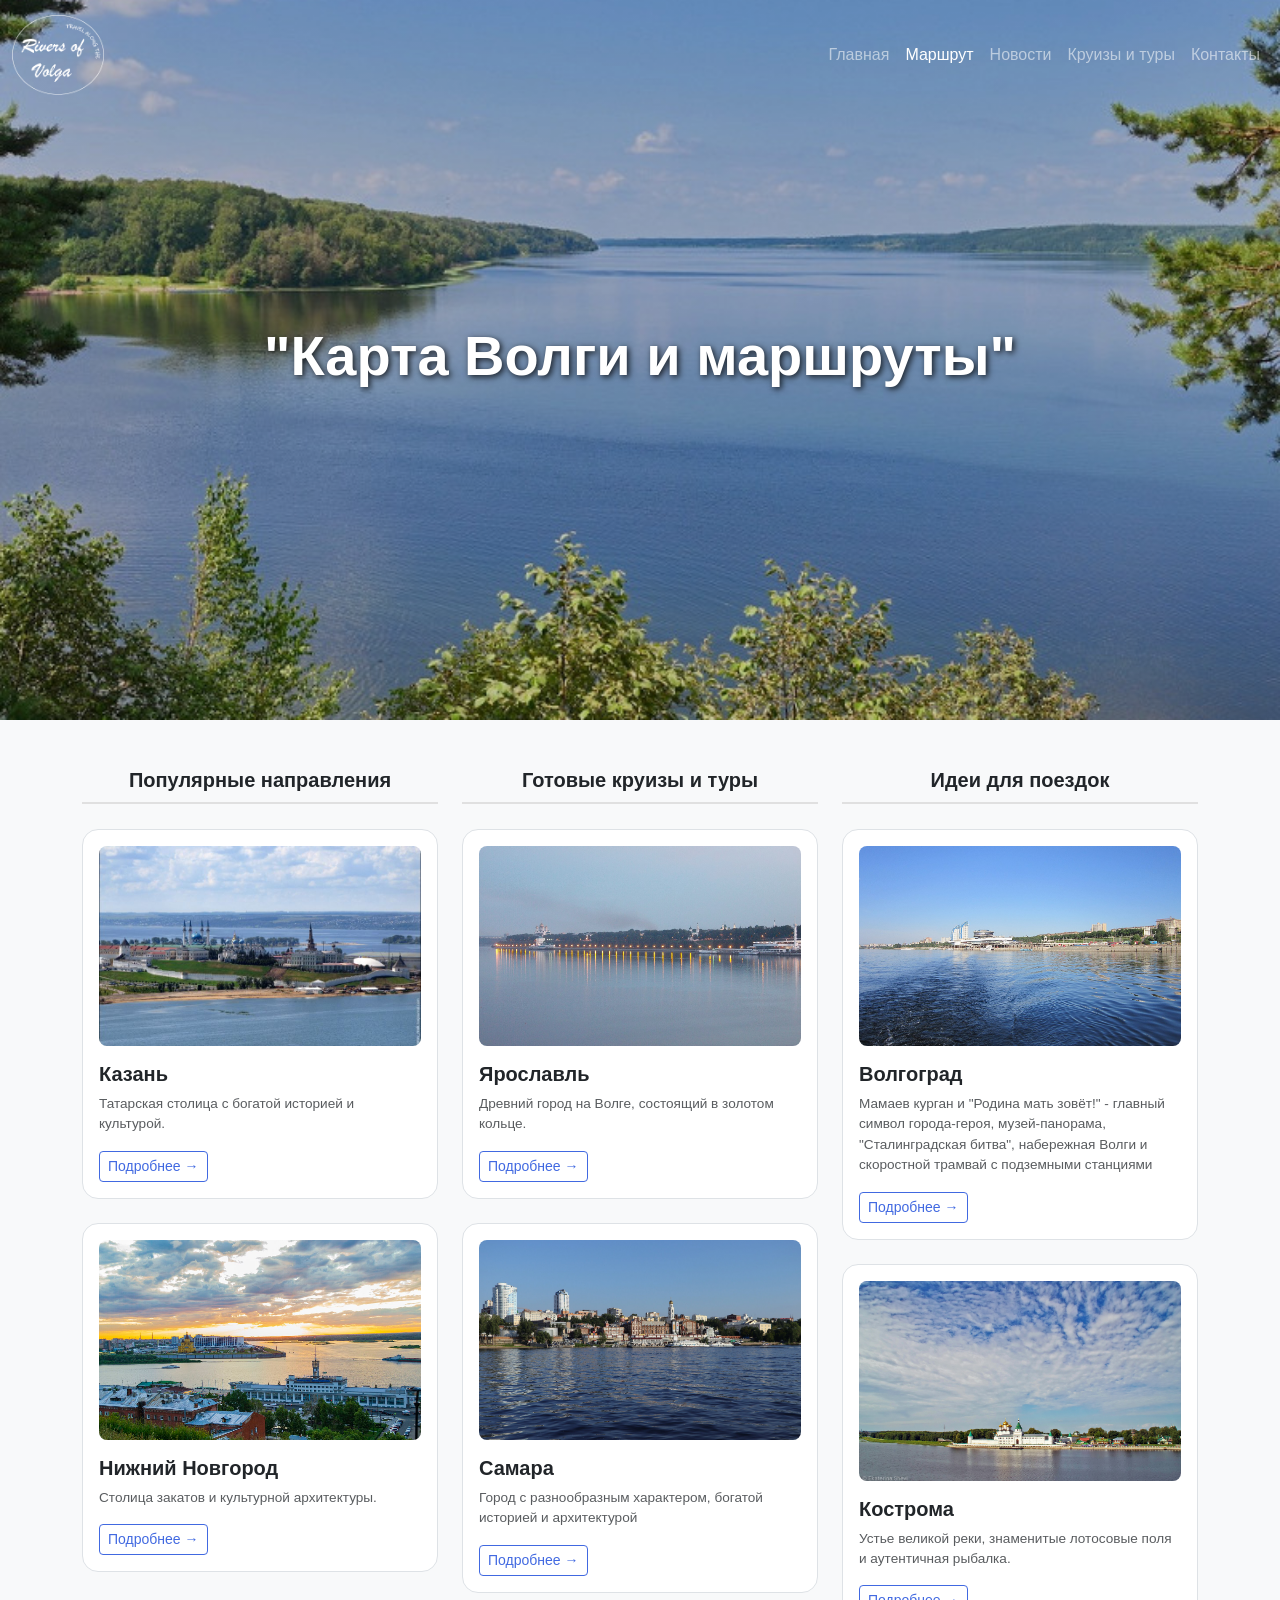
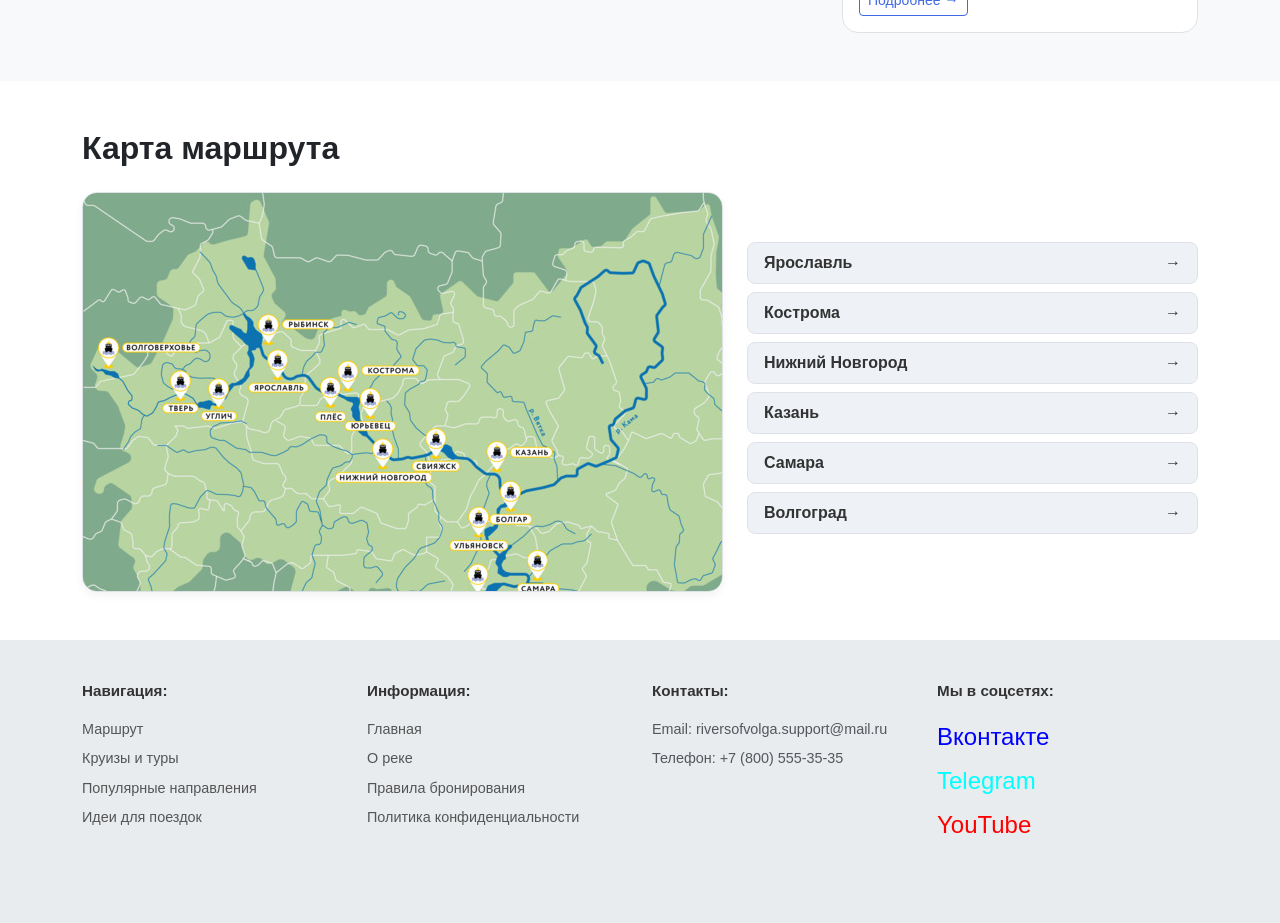
==== index2.html @ 1bbc3a09 "Add files via upload" ====
<!DOCTYPE html>
<html lang="en">
<head>
    <meta charset="UTF-8">
    <meta http-equiv="X-UA-Compatible" content="IE=edge">
    <meta name="viewport" content="width=device-width, initial-scale=1.0">
    <title>Круизы и туры</title>
    <link href="css/bootstrap.min.css" rel="stylesheet">
    <link href="style2.css" rel="stylesheet">
</head>
<body>
    <!-- НАВИГАЦИОННАЯ ПАНЕЛЬ -->
    <nav class="navbar navbar-expand-lg navbar-dark navbar-custom">
        <div class="container-fluid">
            <div class="logo-container">
                <img src="images/Logotip.png" alt="Logo" class="logo-img">
            </div>
            
            <button class="navbar-toggler" type="button" data-bs-toggle="collapse" data-bs-target="#navbarNav">
                <span class="navbar-toggler-icon"></span>
            </button>
            <div class="collapse navbar-collapse justify-content-end" id="navbarNav">
                <ul class="navbar-nav">
                    <li class="nav-item"><a class="nav-link" href="index.html">Главная</a></li>
                    <li class="nav-item"><a class="nav-link active" href="#">Маршрут</a></li>
                    <li class="nav-item"><a class="nav-link" href="#">Новости</a></li>
                    <li class="nav-item"><a class="nav-link" href="#">Круизы и туры</a></li>
                    <li class="nav-item"><a class="nav-link" href="#">Контакты</a></li>
                </ul>
            </div>
        </div>
    </nav>

    <!-- ГЕРОЙ-БАННЕР -->
    <header class="hero-section text-center">
        <div class="hero-text">
            <h1 class="display-3 fw-bold">"Карта Волги и маршруты"</h1>
        </div>
    </header>

    <!-- СЕТКА КАТЕГОРИЙ -->
    <section class="py-5" style="background-color: #f8f9fa;">
        <div class="container">
            <div class="row g-4">
                
                <!-- Колонка 1. Популярные направления -->
                <div class="col-lg-4 col-md-6 col-12">
                    <h2 class="h3 category-title">Популярные направления</h2>
                    <div class="d-flex flex-column gap-4">
                        <!-- Карточка 1 -->
                        <div class="card route-card rounded-4 p-3">
                            <img src="images/Kazan.jpg" class="card-img-top rounded-3" alt="Казань">
                            <div class="card-body px-0 pb-0">
                                <h3 class="h5 fw-bold">Казань</h3>
                                <p class="card-text text-muted" style="font-size: 0.85rem;">Татарская столица с богатой историей и культурой.</p>
                                <a href="#" class="btn btn-outline-primary btn-sm rounded-1">Подробнее &rarr;</a>
                            </div>
                        </div>
                        <!-- Карточка 2 -->
                        <div class="card route-card rounded-4 p-3">
                            <img src="images/Nizhniy_Novgorod.jpg" class="card-img-top rounded-3" alt="Нижний Новгород">
                            <div class="card-body px-0 pb-0">
                                <h3 class="h5 fw-bold">Нижний Новгород</h3>
                                <p class="card-text text-muted" style="font-size: 0.85rem;">Столица закатов и культурной архитектуры.</p>
                                <a href="#" class="btn btn-outline-primary btn-sm rounded-1">Подробнее &rarr;</a>
                            </div>
                        </div>
                    </div>
                </div>

                <!-- Колонка 2. Готовые круизы и туры -->
                <div class="col-lg-4 col-md-6 col-12">
                    <h2 class="h3 category-title">Готовые круизы и туры</h2>
                    <div class="d-flex flex-column gap-4">
                        <!-- Карточка 3 -->
                        <div class="card route-card rounded-4 p-3">
                            <img src="images/Yaroslavl.JPG" class="card-img-top rounded-3" alt="Ярославль">
                            <div class="card-body px-0 pb-0">
                                <h3 class="h5 fw-bold">Ярославль</h3>
                                <p class="card-text text-muted" style="font-size: 0.85rem;">Древний город на Волге, состоящий в золотом кольце.</p>
                                <a href="#" class="btn btn-outline-primary btn-sm rounded-1">Подробнее &rarr;</a>
                            </div>
                        </div>
                        <!-- Карточка 4 -->
                        <div class="card route-card rounded-4 p-3">
                            <img src="images/Samara.jpg" class="card-img-top rounded-3" alt="Самара">
                            <div class="card-body px-0 pb-0">
                                <h3 class="h5 fw-bold">Самара</h3>
                                <p class="card-text text-muted" style="font-size: 0.85rem;">Город с разнообразным характером, богатой историей и архитектурой</p>
                                <a href="#" class="btn btn-outline-primary btn-sm rounded-1">Подробнее &rarr;</a>
                            </div>
                        </div>
                    </div>
                </div>

                <!-- Колонка 3. Идеи для поездок -->
                <div class="col-lg-4 col-md-12 col-12">
                    <h2 class="h3 category-title">Идеи для поездок</h2>
                    <div class="d-flex flex-column gap-4">
                        <!-- Карточка 5 -->
                        <div class="card route-card rounded-4 p-3">
                            <img src="images/Volgograd.jpg" class="card-img-top rounded-3" alt="Волгоград">
                            <div class="card-body px-0 pb-0">
                                <h3 class="h5 fw-bold">Волгоград</h3>
                                <p class="card-text text-muted" style="font-size: 0.85rem;">Мамаев курган и "Родина мать зовёт!" - главный символ города-героя, музей-панорама, "Сталинградская битва", набережная Волги и скоростной трамвай с подземными станциями</p>
                                <a href="#" class="btn btn-outline-primary btn-sm rounded-1">Подробнее &rarr;</a>
                            </div>
                        </div>
                        <!-- Карточка 6 -->
                        <div class="card route-card rounded-4 p-3">
                            <img src="images/Kostroma.jpg" alt="Кострома" class="card-img-top rounded-3">
                            <div class="card-body px-0 pb-0">
                                <h3 class="h5 fw-bold">Кострома</h3>
                                <p class="card-text text-muted" style="font-size: 0.85rem;">Устье великой реки, знаменитые лотосовые поля и аутентичная рыбалка.</p>
                                <a href="#" class="btn btn-outline-primary btn-sm rounded-1">Подробнее &rarr;</a>
                            </div>
                        </div>
                    </div>
                </div>

            </div>
        </div>
    </section>

    <!-- СЕКЦИЯ С КАРТОЙ -->
    <section class="py-5 bg-white" id="route-map-section">
        <div class="container">
            <h2 class="fw-bold mb-4">Карта маршрута</h2>
            <div class="row align-items-center g-4">
                <!-- Контейнер с интерактивной картой слева -->
                <div class="col-lg-7 col-12">
                    <div class="map-container">
                        <iframe class="map-iframe" src="images/Karta_marshryta.jpg" allowfullscreen></iframe>
                    </div>
                </div>
                <!-- Список выбора городов справа -->
                <div class="col-lg-5 col-12">
                    <div class="list-group city-list-group">
                        <a href="#" class="list-group-item list-group-item-action d-flex justify-content-between align-items-center">
                            Ярославль <span>&rarr;</span>
                        </a>
                        <a href="#" class="list-group-item list-group-item-action d-flex justify-content-between align-items-center">
                            Кострома <span>&rarr;</span>
                        </a>
                        <a href="#" class="list-group-item list-group-item-action d-flex justify-content-between align-items-center">
                            Нижний Новгород <span>&rarr;</span>
                        </a>
                        <a href="#" class="list-group-item list-group-item-action d-flex justify-content-between align-items-center">
                            Казань <span>&rarr;</span>
                        </a>
                        <a href="#" class="list-group-item list-group-item-action d-flex justify-content-between align-items-center">
                            Самара <span>&rarr;</span>
                        </a>
                        <a href="#" class="list-group-item list-group-item-action d-flex justify-content-between align-items-center">
                            Волгоград <span>&rarr;</span>
                        </a>
                    </div>
                </div>
            </div>
        </div>
    </section>

    <!-- ПОДВАЛ (FOOTER) -->
    <footer>
        <div class="container">
            <div class="row">
                <!-- Колонка 1 -->
                <div class="col-md-3 col-6 mb-4">
                    <p class="fw-bold mb-3" style="font-size: 0.95rem;">Навигация:</p>
                    <ul>
                        <li><a href="#">Маршрут</a></li>
                        <li><a href="#">Круизы и туры</a></li>
                        <li><a href="#">Популярные направления</a></li>
                        <li><a href="#">Идеи для поездок</a></li>
                    </ul>
                </div>
                <!-- Колонка 2 -->
                <div class="col-md-3 col-6 mb-4">
                    <p class="fw-bold mb-3" style="font-size: 0.95rem;">Информация:</p>
                    <ul>
                        <li><a href="#">Главная</a></li>
                        <li><a href="#">О реке</a></li>
                        <li><a href="#">Правила бронирования</a></li>
                        <li><a href="#">Политика конфиденциальности</a></li>
                    </ul>
                </div>
                <!-- Колонка 3 -->
                <div class="col-md-3 col-6 mb-4">
                    <p class="fw-bold mb-3" style="font-size: 0.95rem;">Контакты:</p>
                    <ul class="text-muted">
                        <li>Email: riversofvolga.support@mail.ru</li>
                        <li>Телефон: +7 (800) 555-35-35</li>
                    </ul>
                </div>
                <!-- Колонка 4 -->
                <div class="col-md-3 col-6 mb-4">
                    <p class="fw-bold mb-3" style="font-size: 0.95rem;">Мы в соцсетях:</p>
                    <ul>
                        <li><a href="#" class="social-icon-link" title="ВКонтакте" style="color: blue;">Вконтакте</a></li>
                        <li><a href="#" class="social-icon-link" title="Telegram" style="color: cyan;">Telegram</a></li>
                        <li><a href="#" class="social-icon-link" title="YouTube" style="color: red;">YouTube</a></li>
                    </ul>
                </div>
            </div>
        </div>
    </footer>

    <!-- Подключение скрипта Bootstrap 5 для интерактивности (меню на мобильных) -->
    <script src="js/bootstrap.bundle.min.js"></script>
</body>
</html>
---- style2.css ----
body {
            font-family: 'Roboto', sans-serif;
            background-color: #f8f9fa;
        }

        .logo-container {
            position: relative;
            display: inline-block;
            margin-right: 15px;
        }

        .logo-img {
            height: 80px;
            width: auto;
        }

        .logo-text {
            font-family: 'Great Vibes', cursive;
            font-size: 1.8rem;
            color: white;
            text-shadow: 2px 2px 4px rgba(0, 0, 0, 0.7);
            position: absolute;
            top: 50%;
            left: 50%;
            transition: transform 0.3s ease;
            transform: translate(-50%, -50%);
            pointer-events: none;
            text-align: center;
            line-height: 1;
        }

        @media (max-width: 575.98px) {
            .logo-img { height: 60px; }
            .logo-text { font-size: 1.2rem; }
            .cta-banner .btn-light {
                align-items: center;
                text-align: center;
            }
        }

        .hero-section {
            background: linear-gradient(rgba(0, 0, 0, 0.2), rgba(0, 0, 0, 0.2)), url(images/Volga.jpg) no-repeat center center;
            background-size: cover;
            height: 80vh;
            min-height: 400px;
            display: flex;
            align-items: center;
            justify-content: center;
            position: relative;
        }

        .hero-text h1 {
            color: white;
            text-shadow: 2px 2px 6px rgba(0, 0, 0, 0.8);
            font-size: 3.5rem;
        }

        .route-card {
            transition: all 0.3s ease;
            border: 1px solid #dee2e6;
            background-color: #ffffff;
        }

        .route-card:hover {
            border: 2px solid #4169e1;
            box-shadow: 0 4px 12px rgba(65, 105, 225, 0.2);
            transform: translateY(-5px);
        }

        .card-img-top {
            height: 200px;
            object-fit: cover;
        }

        .about-section {
            background-color: #f1f3f5;
            padding: 50px 0;
        }

        .about-text h2 {
            color: #555;
            margin-bottom: 20px;
        }

        .about-text p {
            color: #666;
            line-height: 1.6;
        }

        .btn-outline-primary {
            border-color: #4169e1;
            color: #4169e1;
        }

        .btn-outline-primary:hover {
            background-color: #4169e1;
            color: white;
        }

        footer {
            background-color: #e9ecef;
            padding: 40px 0;
            font-size: 0.9rem;
            color: #333;
        }

        footer h6 {
            font-weight: 700;
            margin-bottom: 15px;
        }

        footer ul {
            list-style: none;
            padding: 0;
        }

        footer ul li {
            margin-bottom: 8px;
        }

        footer ul li a {
            text-decoration: none;
            color: #555;
        }

        footer ul li a:hover {
            text-decoration: underline;
        }

        /* --- ИЗМЕНЕНИЕ 2: СТИЛИ ДЛЯ ИКОНОК СОЦСЕТЕЙ --- */
        .social-icon-link {
            font-size: 1.5rem; /* Размер иконок */
            transition: color 0.3s ease, transform 0.3s ease;
            display: inline-block;
        }

        /* Эффект наведения на иконки */
        .social-icon-link:hover {
            transform: scale(1.15); /* Небольшое увеличение */
        }

        @media (max-width: 991.98px) {
            .about-image { margin-top: 20px; }
        }

        /* --- ДОПОЛНИТЕЛЬНЫЕ СТИЛИ ДЛЯ ВТОРОСТЕПЕННОЙ СТРАНИЦЫ (КАРТЫ) --- */
        .navbar-custom {
            position: absolute;
            top: 0;
            width: 100%;
            z-index: 10;
            padding: 15px 0;
        }

        .category-title {
            font-size: 1.25rem;
            font-weight: 700;
            margin-bottom: 25px;
            border-bottom: 2px solid #e0e0e0;
            padding-bottom: 10px;
            color: var(--text-dark);
            text-align: center;
        }

        .map-container {
            width: 100%;
            height: 400px;
            border-radius: 15px;
            overflow: hidden;
            border: 1px solid #dee2e6;
            box-shadow: 0 4px 10px rgba(0,0,0,0.05);
        }

        .map-iframe {
            width: 100%;
            height: 100%;
            border: 0;
        }

        .city-list-group .list-group-item {
            background-color: #eef2f7;
            border: 1px solid #dee2e6;
            margin-bottom: 8px;
            border-radius: 8px !important;
            font-weight: 600;
            color: #333;
            transition: all 0.3s ease;
        }

        .city-list-group .list-group-item:hover {
            background-color: #4169e1;
            color: white;
            transform: translateX(5px);
            border-color: #4169e1;
        }
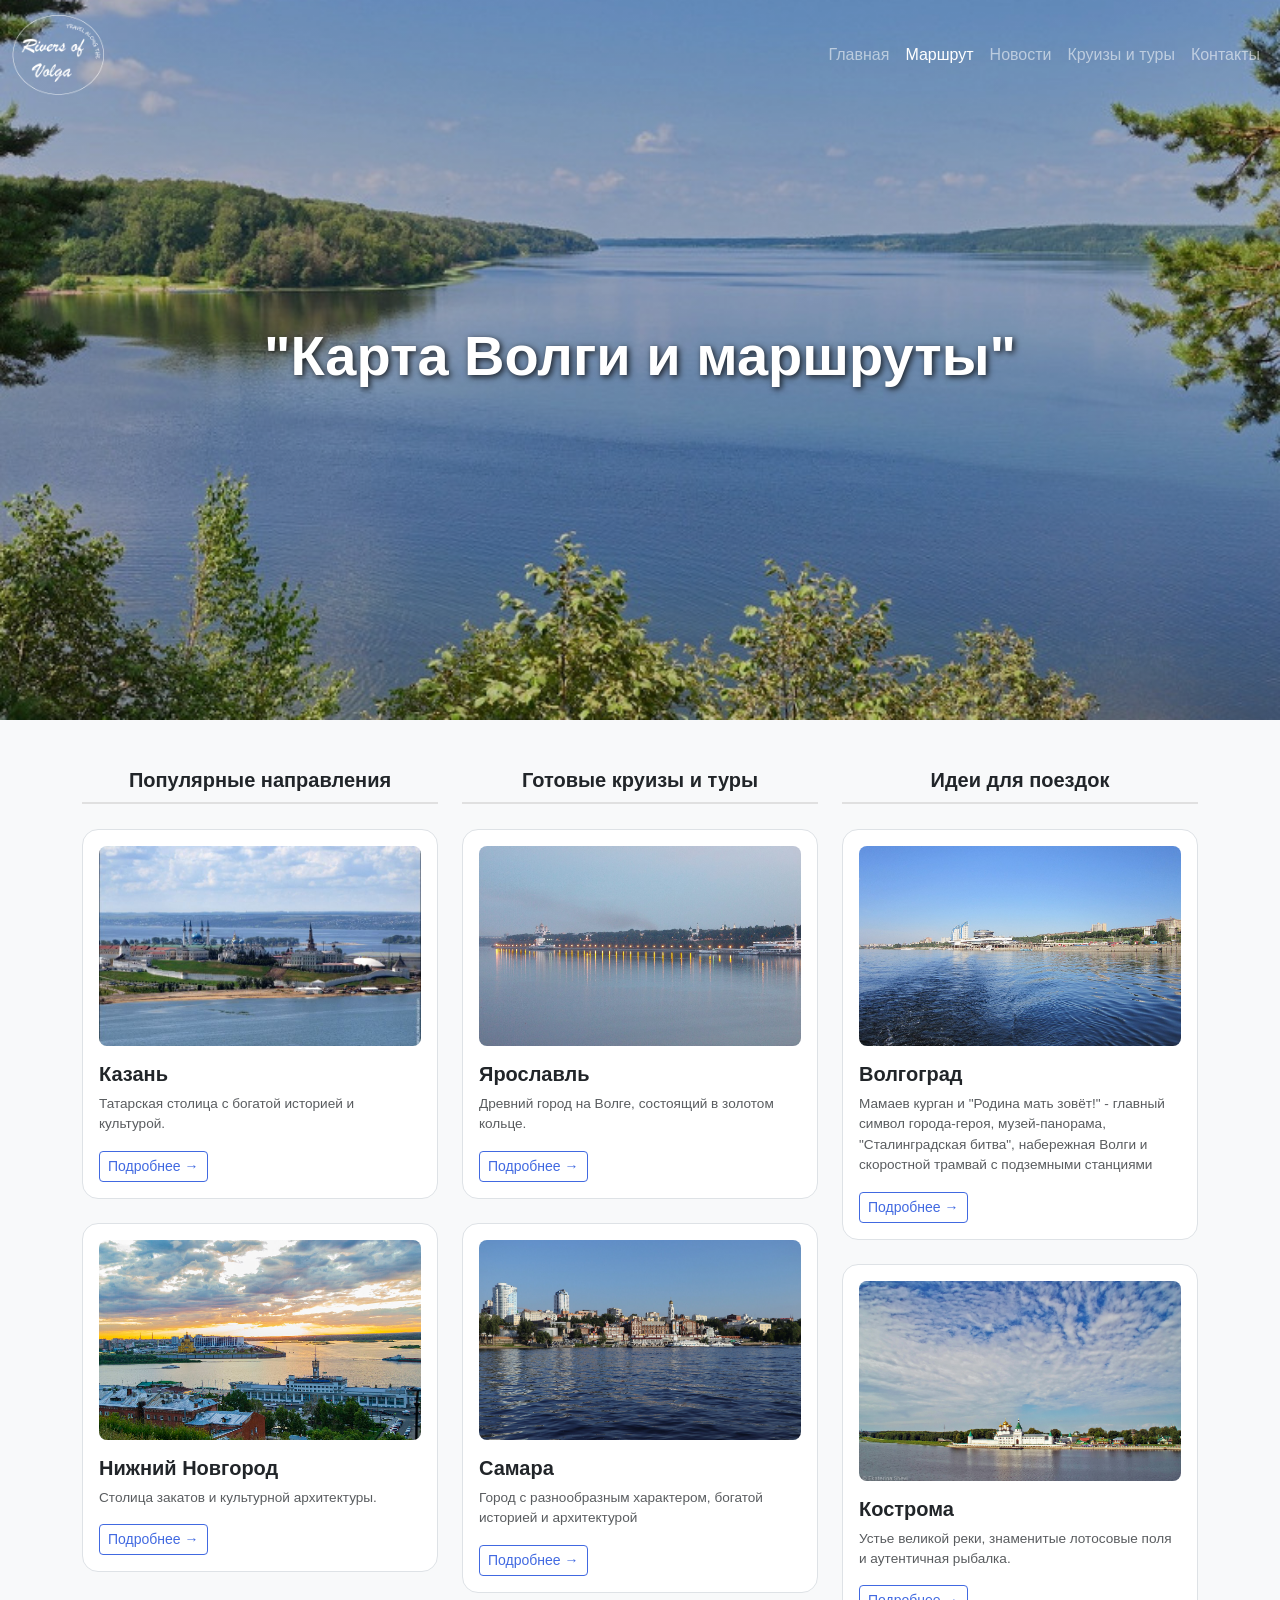
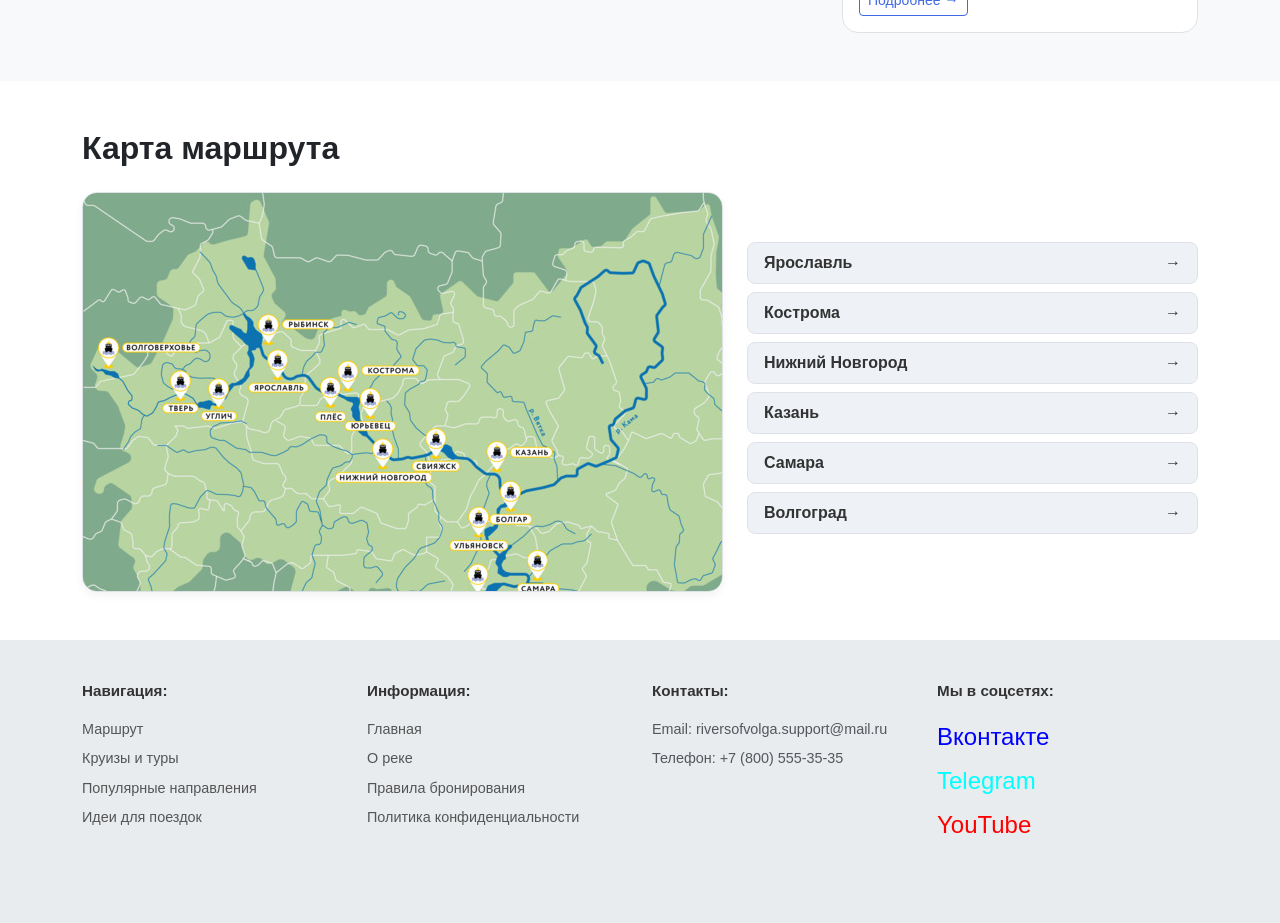
==== commit 3b281654: "Add files via upload" ====
--- a/index2.html
+++ b/index2.html
@@ -2,10 +2,11 @@
 <html lang="en">
 <head>
     <meta charset="UTF-8">
-    <meta http-equiv="X-UA-Compatible" content="IE=edge">
-    <meta name="viewport" content="width=device-width, initial-scale=1.0">
+    <meta name="viewport" content="width=device-width, initial-scale=1">
     <title>Круизы и туры</title>
+    <!-- Bootstrap CSS -->
     <link href="css/bootstrap.min.css" rel="stylesheet">
+    <!-- Собственные стили -->
     <link href="style2.css" rel="stylesheet">
 </head>
 <body>
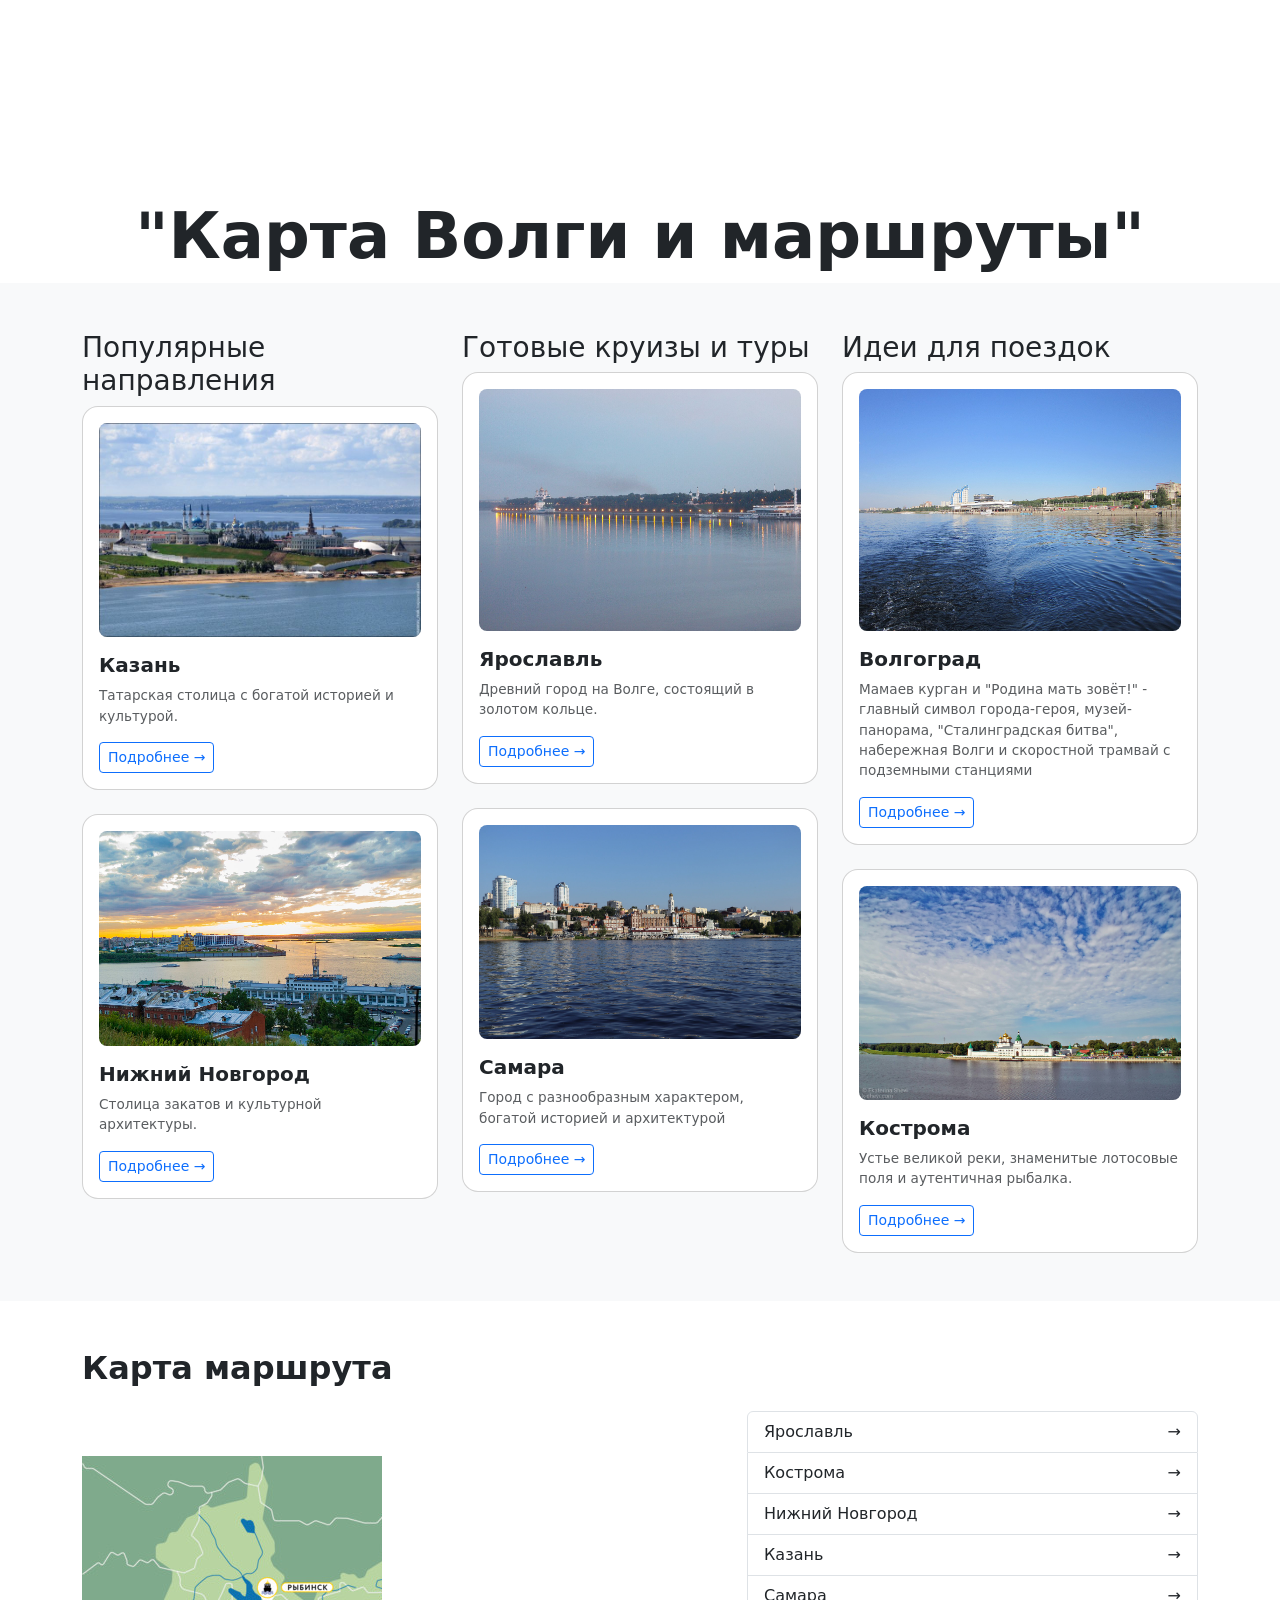
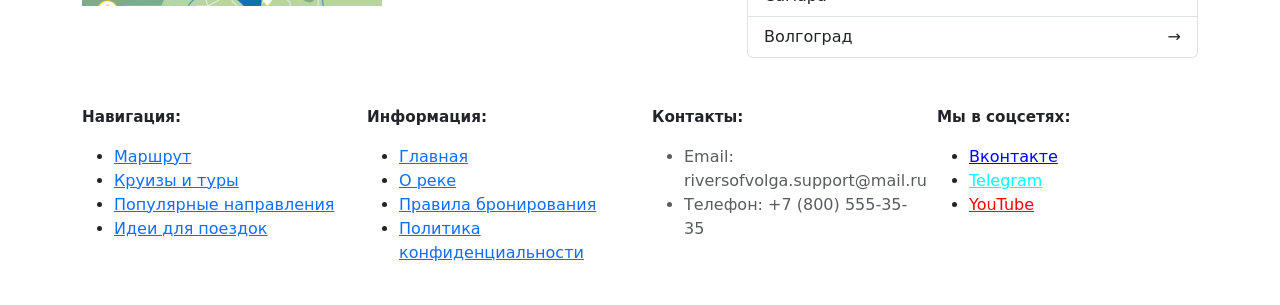
==== commit 3f29a700: "Add files via upload" ====
--- a/index2.html
+++ b/index2.html
@@ -7,7 +7,7 @@
     <!-- Bootstrap CSS -->
     <link href="css/bootstrap.min.css" rel="stylesheet">
     <!-- Собственные стили -->
-    <link href="style2.css" rel="stylesheet">
+    <link href="css/style2.css" rel="stylesheet">
 </head>
 <body>
     <!-- НАВИГАЦИОННАЯ ПАНЕЛЬ -->
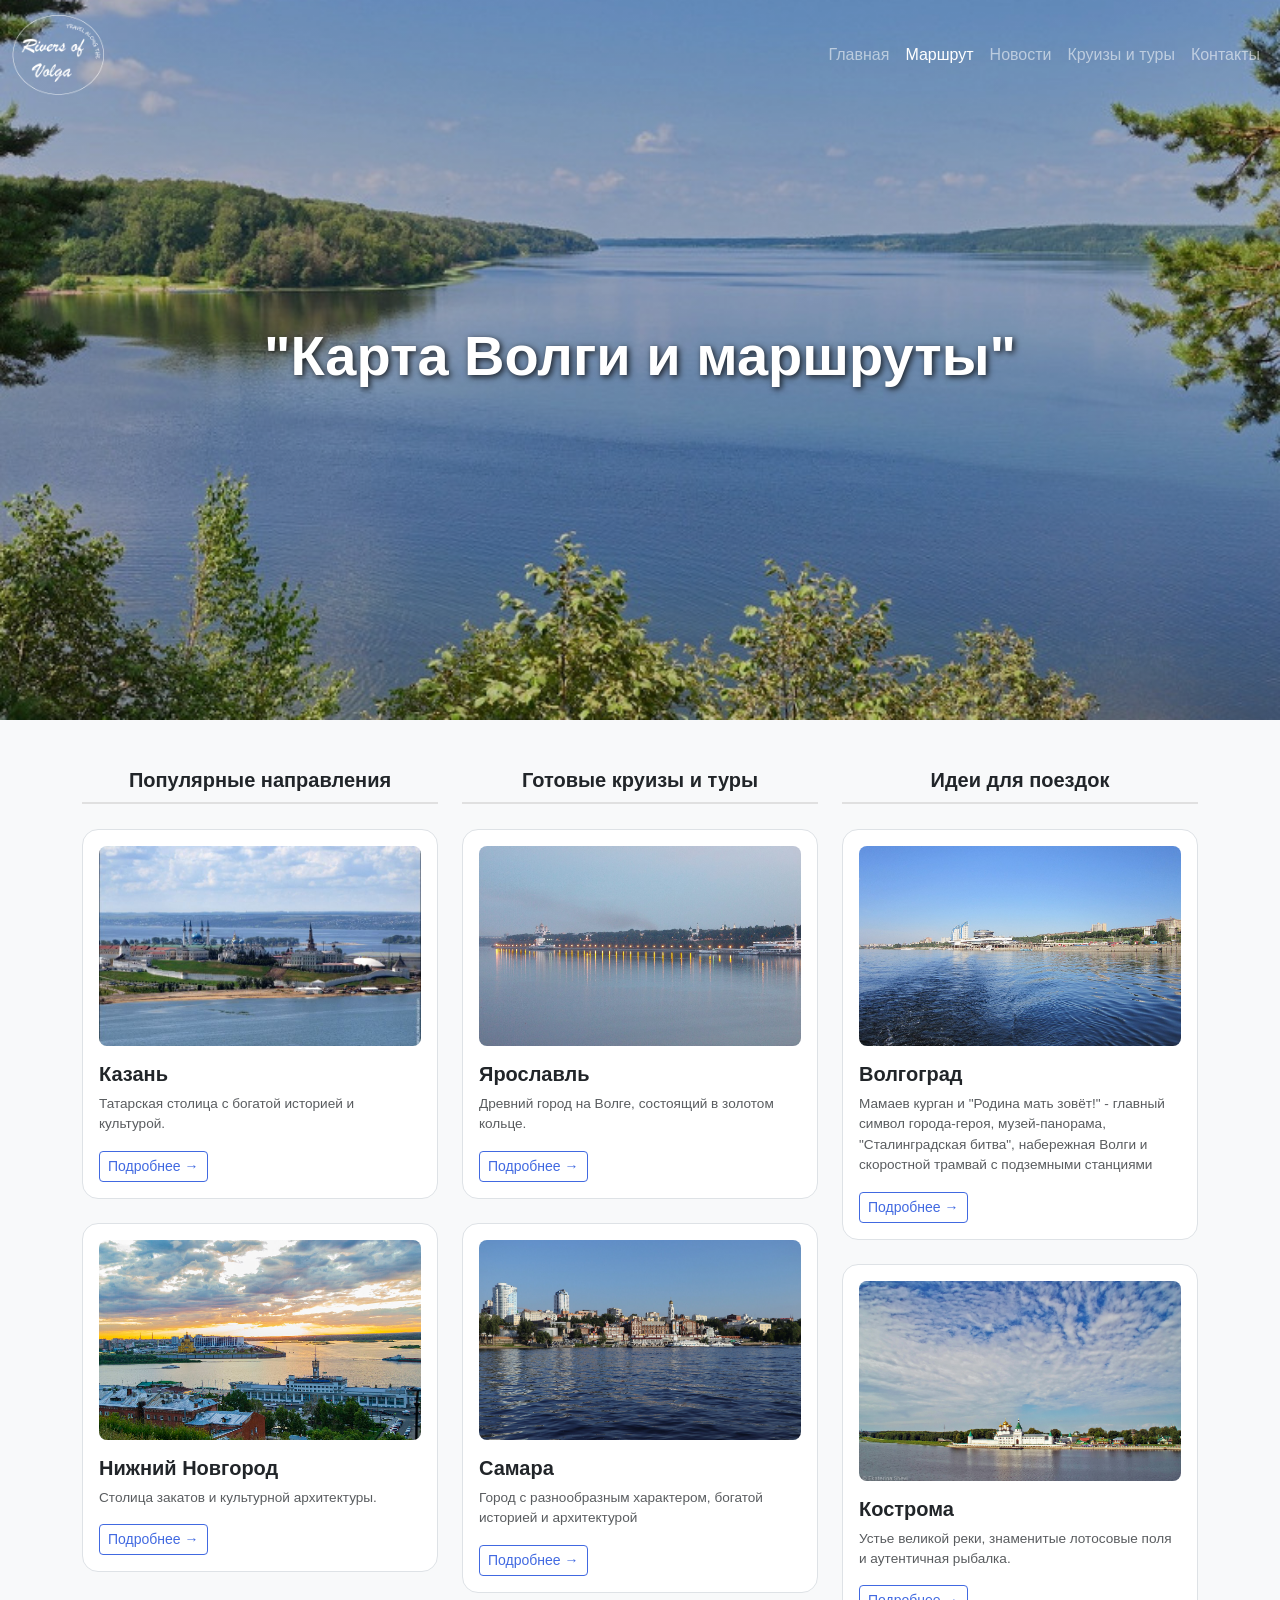
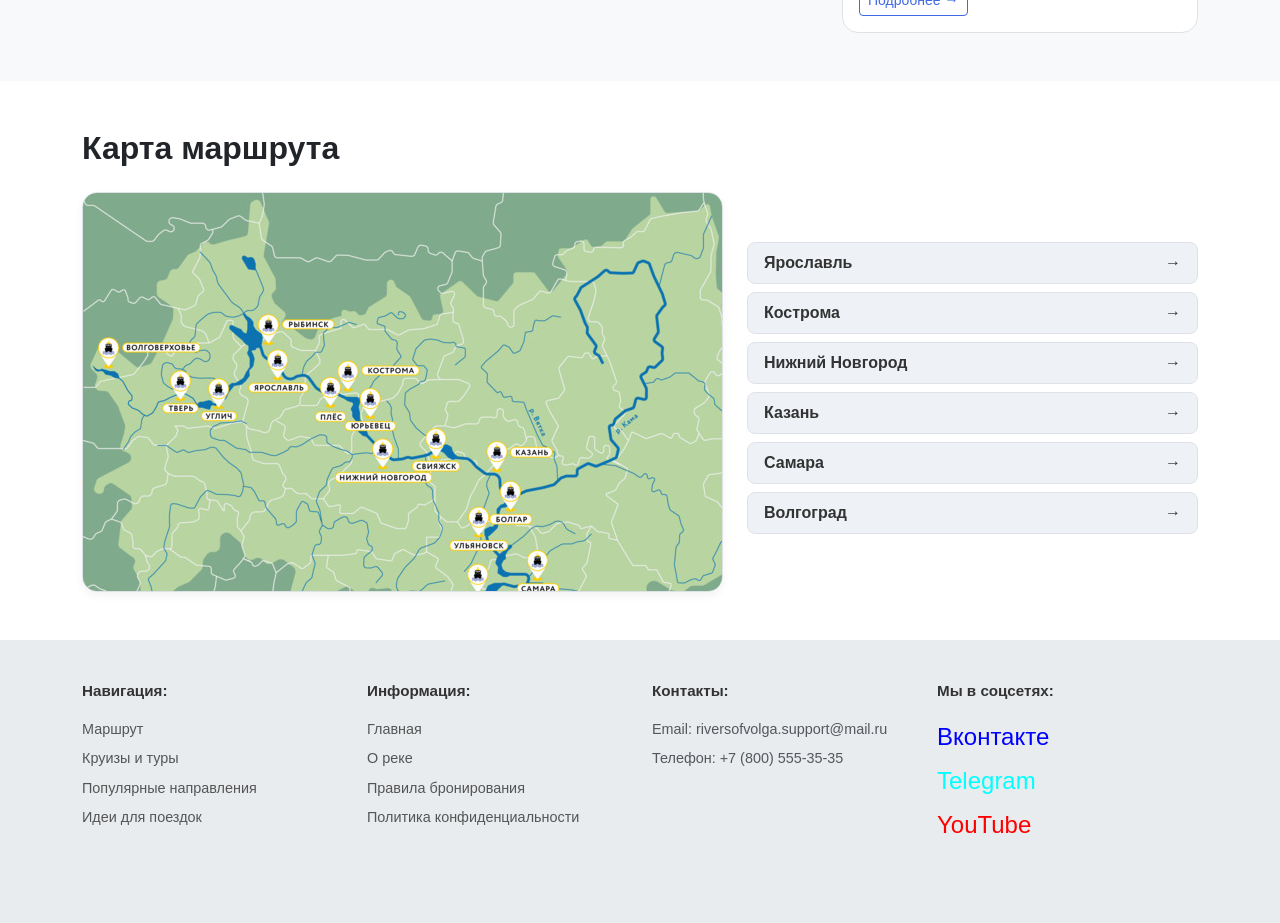
==== commit 04cb2e77: "Add files via upload" ====
--- a/index2.html
+++ b/index2.html
@@ -7,7 +7,7 @@
     <!-- Bootstrap CSS -->
     <link href="css/bootstrap.min.css" rel="stylesheet">
     <!-- Собственные стили -->
-    <link href="css/style2.css" rel="stylesheet">
+    <link href="style2.css" rel="stylesheet">
 </head>
 <body>
     <!-- НАВИГАЦИОННАЯ ПАНЕЛЬ -->
--- a/style2.css
+++ b/style2.css
@@ -0,0 +1,195 @@
+        body {
+            font-family: 'Roboto', sans-serif;
+            background-color: #f8f9fa;
+        }
+
+        .logo-container {
+            position: relative;
+            display: inline-block;
+            margin-right: 15px;
+        }
+
+        .logo-img {
+            height: 80px;
+            width: auto;
+        }
+
+        .logo-text {
+            font-family: 'Great Vibes', cursive;
+            font-size: 1.8rem;
+            color: white;
+            text-shadow: 2px 2px 4px rgba(0, 0, 0, 0.7);
+            position: absolute;
+            top: 50%;
+            left: 50%;
+            transition: transform 0.3s ease;
+            transform: translate(-50%, -50%);
+            pointer-events: none;
+            text-align: center;
+            line-height: 1;
+        }
+
+        @media (max-width: 575.98px) {
+            .logo-img { height: 60px; }
+            .logo-text { font-size: 1.2rem; }
+            .cta-banner .btn-light {
+                align-items: center;
+                text-align: center;
+            }
+        }
+
+        .hero-section {
+            background: linear-gradient(rgba(0, 0, 0, 0.2), rgba(0, 0, 0, 0.2)), url(images/Volga.jpg) no-repeat center center;
+            background-size: cover;
+            height: 80vh;
+            min-height: 400px;
+            display: flex;
+            align-items: center;
+            justify-content: center;
+            position: relative;
+        }
+
+        .hero-text h1 {
+            color: white;
+            text-shadow: 2px 2px 6px rgba(0, 0, 0, 0.8);
+            font-size: 3.5rem;
+        }
+
+        .route-card {
+            transition: all 0.3s ease;
+            border: 1px solid #dee2e6;
+            background-color: #ffffff;
+        }
+
+        .route-card:hover {
+            border: 2px solid #4169e1;
+            box-shadow: 0 4px 12px rgba(65, 105, 225, 0.2);
+            transform: translateY(-5px);
+        }
+
+        .card-img-top {
+            height: 200px;
+            object-fit: cover;
+        }
+
+        .about-section {
+            background-color: #f1f3f5;
+            padding: 50px 0;
+        }
+
+        .about-text h2 {
+            color: #555;
+            margin-bottom: 20px;
+        }
+
+        .about-text p {
+            color: #666;
+            line-height: 1.6;
+        }
+
+        .btn-outline-primary {
+            border-color: #4169e1;
+            color: #4169e1;
+        }
+
+        .btn-outline-primary:hover {
+            background-color: #4169e1;
+            color: white;
+        }
+
+        footer {
+            background-color: #e9ecef;
+            padding: 40px 0;
+            font-size: 0.9rem;
+            color: #333;
+        }
+
+        footer h6 {
+            font-weight: 700;
+            margin-bottom: 15px;
+        }
+
+        footer ul {
+            list-style: none;
+            padding: 0;
+        }
+
+        footer ul li {
+            margin-bottom: 8px;
+        }
+
+        footer ul li a {
+            text-decoration: none;
+            color: #555;
+        }
+
+        footer ul li a:hover {
+            text-decoration: underline;
+        }
+
+        /* --- ИЗМЕНЕНИЕ 2: СТИЛИ ДЛЯ ИКОНОК СОЦСЕТЕЙ --- */
+        .social-icon-link {
+            font-size: 1.5rem; /* Размер иконок */
+            transition: color 0.3s ease, transform 0.3s ease;
+            display: inline-block;
+        }
+
+        /* Эффект наведения на иконки */
+        .social-icon-link:hover {
+            transform: scale(1.15); /* Небольшое увеличение */
+        }
+
+        @media (max-width: 991.98px) {
+            .about-image { margin-top: 20px; }
+        }
+
+        /* --- ДОПОЛНИТЕЛЬНЫЕ СТИЛИ ДЛЯ ВТОРОСТЕПЕННОЙ СТРАНИЦЫ (КАРТЫ) --- */
+        .navbar-custom {
+            position: absolute;
+            top: 0;
+            width: 100%;
+            z-index: 10;
+            padding: 15px 0;
+        }
+
+        .category-title {
+            font-size: 1.25rem;
+            font-weight: 700;
+            margin-bottom: 25px;
+            border-bottom: 2px solid #e0e0e0;
+            padding-bottom: 10px;
+            color: var(--text-dark);
+            text-align: center;
+        }
+
+        .map-container {
+            width: 100%;
+            height: 400px;
+            border-radius: 15px;
+            overflow: hidden;
+            border: 1px solid #dee2e6;
+            box-shadow: 0 4px 10px rgba(0,0,0,0.05);
+        }
+
+        .map-iframe {
+            width: 100%;
+            height: 100%;
+            border: 0;
+        }
+
+        .city-list-group .list-group-item {
+            background-color: #eef2f7;
+            border: 1px solid #dee2e6;
+            margin-bottom: 8px;
+            border-radius: 8px !important;
+            font-weight: 600;
+            color: #333;
+            transition: all 0.3s ease;
+        }
+
+        .city-list-group .list-group-item:hover {
+            background-color: #4169e1;
+            color: white;
+            transform: translateX(5px);
+            border-color: #4169e1;
+        }
